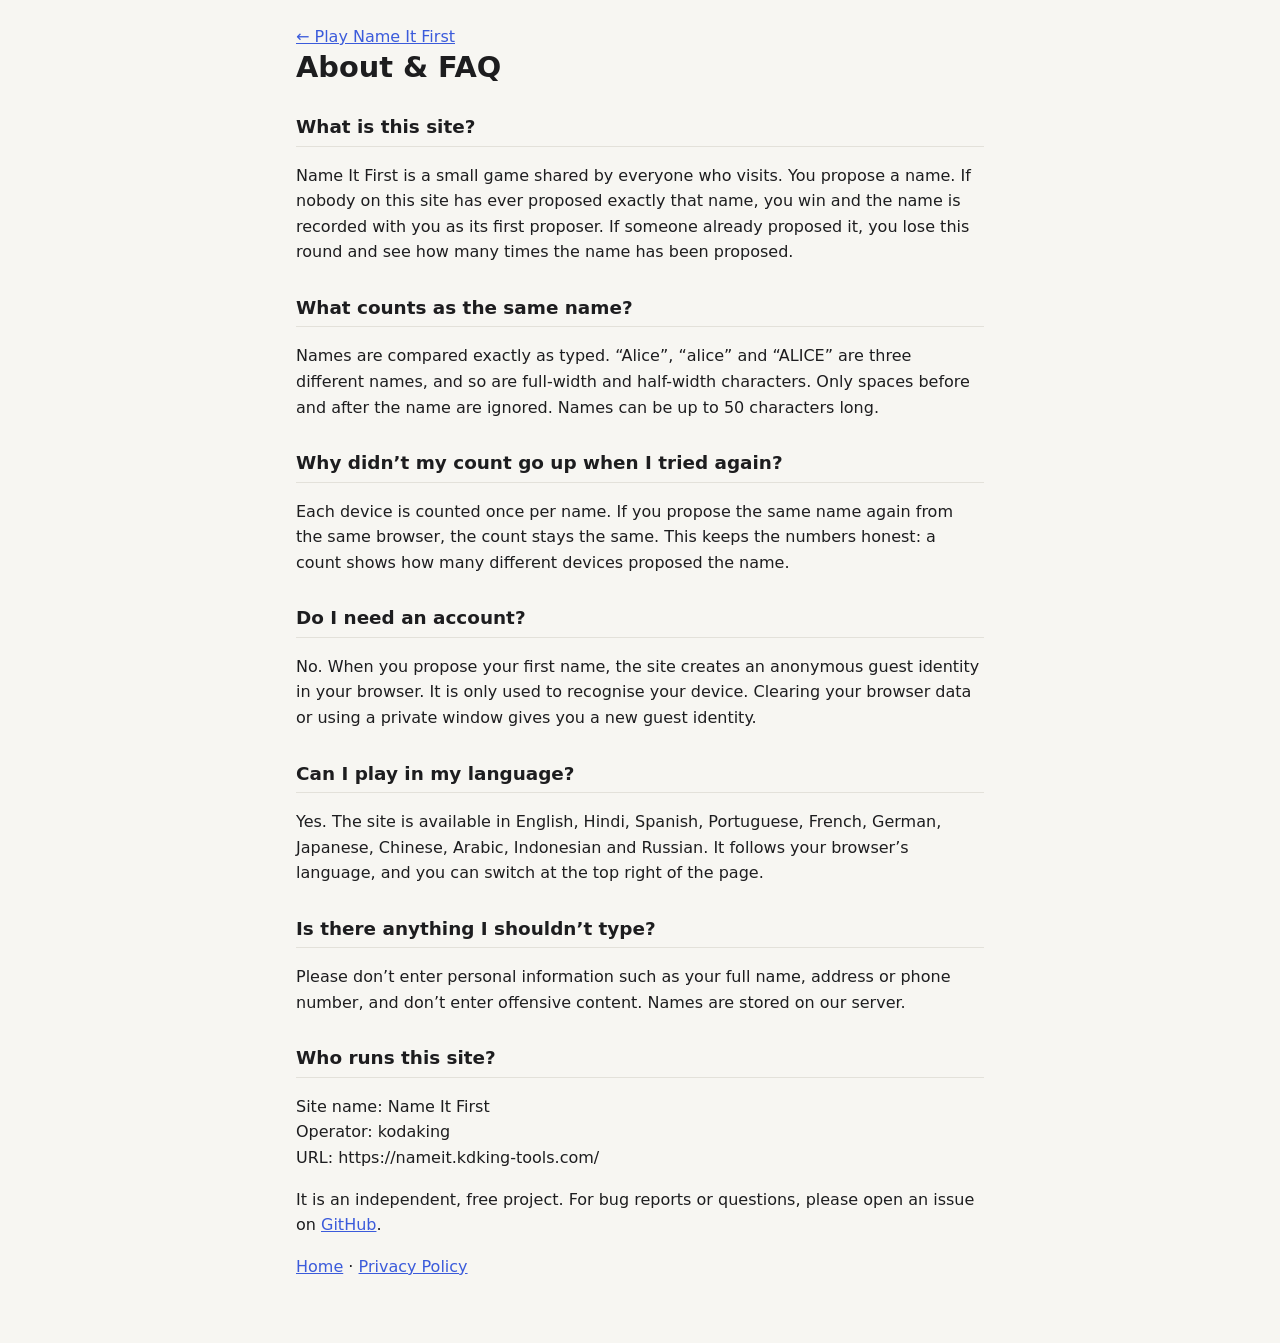
==== about.html @ 1f6af80a "Add Name It First site Static site for GitHub Pages backed by Supabase: propose a name, win if nobod" ====
<!doctype html>
<html lang="en">
<head>
  <meta charset="utf-8">
  <meta name="viewport" content="width=device-width, initial-scale=1">
  <title>About &amp; FAQ · Name It First</title>
  <meta name="description" content="How Name It First works, how names are counted, and who runs the site.">
  <link rel="canonical" href="https://nameit.kdking-tools.com/about.html">
  <link rel="icon" type="image/png" href="icon.png">
  <meta property="og:title" content="About &amp; FAQ · Name It First">
  <meta property="og:image" content="https://nameit.kdking-tools.com/og.png">
  <link rel="stylesheet" href="style.css">
</head>
<body>
  <main class="doc">
    <a href="./">← Play Name It First</a>
    <h1>About &amp; FAQ</h1>

    <h2>What is this site?</h2>
    <p>Name It First is a small game shared by everyone who visits. You propose a name. If nobody on this site has ever proposed exactly that name, you win and the name is recorded with you as its first proposer. If someone already proposed it, you lose this round and see how many times the name has been proposed.</p>

    <h2>What counts as the same name?</h2>
    <p>Names are compared exactly as typed. “Alice”, “alice” and “ALICE” are three different names, and so are full-width and half-width characters. Only spaces before and after the name are ignored. Names can be up to 50 characters long.</p>

    <h2>Why didn’t my count go up when I tried again?</h2>
    <p>Each device is counted once per name. If you propose the same name again from the same browser, the count stays the same. This keeps the numbers honest: a count shows how many different devices proposed the name.</p>

    <h2>Do I need an account?</h2>
    <p>No. When you propose your first name, the site creates an anonymous guest identity in your browser. It is only used to recognise your device. Clearing your browser data or using a private window gives you a new guest identity.</p>

    <h2>Can I play in my language?</h2>
    <p>Yes. The site is available in English, Hindi, Spanish, Portuguese, French, German, Japanese, Chinese, Arabic, Indonesian and Russian. It follows your browser’s language, and you can switch at the top right of the page.</p>

    <h2>Is there anything I shouldn’t type?</h2>
    <p>Please don’t enter personal information such as your full name, address or phone number, and don’t enter offensive content. Names are stored on our server.</p>

    <h2>Who runs this site?</h2>
    <p>Site name: Name It First<br>Operator: kodaking<br>URL: https://nameit.kdking-tools.com/</p>
    <p>It is an independent, free project. For bug reports or questions, please open an issue on <a href="https://github.com/kodaka-yutaro/name-claim/issues">GitHub</a>.</p>

    <p><a href="./">Home</a> · <a href="privacy.html">Privacy Policy</a></p>
  </main>
</body>
</html>
---- style.css ----
:root {
  --bg: #f7f6f2; --fg: #1d1d1f; --muted: #6b6b70; --card: #fff; --line: #e3e1da;
  --accent: #3b5bdb; --win: #e6f4ea; --win-fg: #1e6b35; --fail: #fdecea; --fail-fg: #a12a1f;
}
@media (prefers-color-scheme: dark) {
  :root {
    --bg: #141416; --fg: #f2f2f4; --muted: #9a9aa2; --card: #1e1e22; --line: #2e2e34;
    --accent: #7c95ff; --win: #15301e; --win-fg: #8fdca5; --fail: #3a1714; --fail-fg: #ff9f94;
    color-scheme: dark;
  }
}
* { box-sizing: border-box; }
body {
  margin: 0; min-height: 100vh; display: flex; flex-direction: column;
  background: var(--bg); color: var(--fg);
  font: 16px/1.6 system-ui, -apple-system, "Segoe UI", "Noto Sans", "Noto Sans Devanagari", "Noto Sans JP", sans-serif;
}
a { color: var(--accent); }
header { display: flex; justify-content: space-between; align-items: center; gap: 12px; padding: 16px; max-width: 720px; width: 100%; margin: 0 auto; }
.logo { font-weight: 700; letter-spacing: .02em; color: var(--fg); text-decoration: none; }
select { font: inherit; padding: 6px 8px; border-radius: 8px; border: 1px solid var(--line); background: var(--card); color: var(--fg); max-width: 50%; }
main { flex: 1; max-width: 720px; width: 100%; margin: 0 auto; padding: 32px 16px; }
h1 { font-size: clamp(1.8rem, 5vw, 2.6rem); line-height: 1.2; margin: 0 0 12px; text-wrap: balance; }
.tagline { color: var(--muted); margin: 0 0 28px; font-size: 1.1rem; }
form { display: flex; gap: 8px; flex-wrap: wrap; }
input {
  flex: 1 1 240px; min-width: 0; font: inherit; font-size: 1.2rem; padding: 14px 16px;
  border-radius: 12px; border: 1px solid var(--line); background: var(--card); color: var(--fg);
}
input:focus { outline: 2px solid var(--accent); outline-offset: 1px; }
button {
  font: inherit; font-size: 1.1rem; font-weight: 600; padding: 14px 24px; border: 0; border-radius: 12px;
  background: var(--accent); color: #fff; cursor: pointer;
}
button:disabled { opacity: .6; cursor: wait; }
#result { margin-top: 24px; padding: 20px; border-radius: 14px; animation: pop .25s ease-out; }
#result h2 { margin: 0 0 6px; font-size: 1.35rem; }
#result p { margin: 0; overflow-wrap: anywhere; }
#result.win { background: var(--win); color: var(--win-fg); }
#result.fail, #result.error { background: var(--fail); color: var(--fail-fg); }
.note { margin-top: 8px !important; font-size: .9rem; opacity: .85; }
.rule { color: var(--muted); font-size: .85rem; margin-top: 28px; }
.stats { color: var(--muted); font-size: .95rem; font-weight: 600; }
.ad { margin: 32px 0 0; min-height: 100px; }
footer { border-top: 1px solid var(--line); }
.explain { max-width: 720px; margin: 0 auto; padding: 24px 16px 40px; color: var(--muted); font-size: .95rem; }
.explain h2 { font-size: 1.05rem; color: var(--fg); margin: 16px 0 4px; }
.explain p { margin: 0 0 8px; }
.links { margin-top: 20px !important; }
@keyframes pop { from { transform: scale(.97); opacity: 0; } to { transform: none; opacity: 1; } }
/* About / privacy pages */
.doc { max-width: 720px; margin: 0 auto; padding: 24px 16px 48px; }
.doc h1 { font-size: 1.8rem; }
.doc h2 { font-size: 1.15rem; margin: 28px 0 6px; padding-bottom: 4px; border-bottom: 1px solid var(--line); }
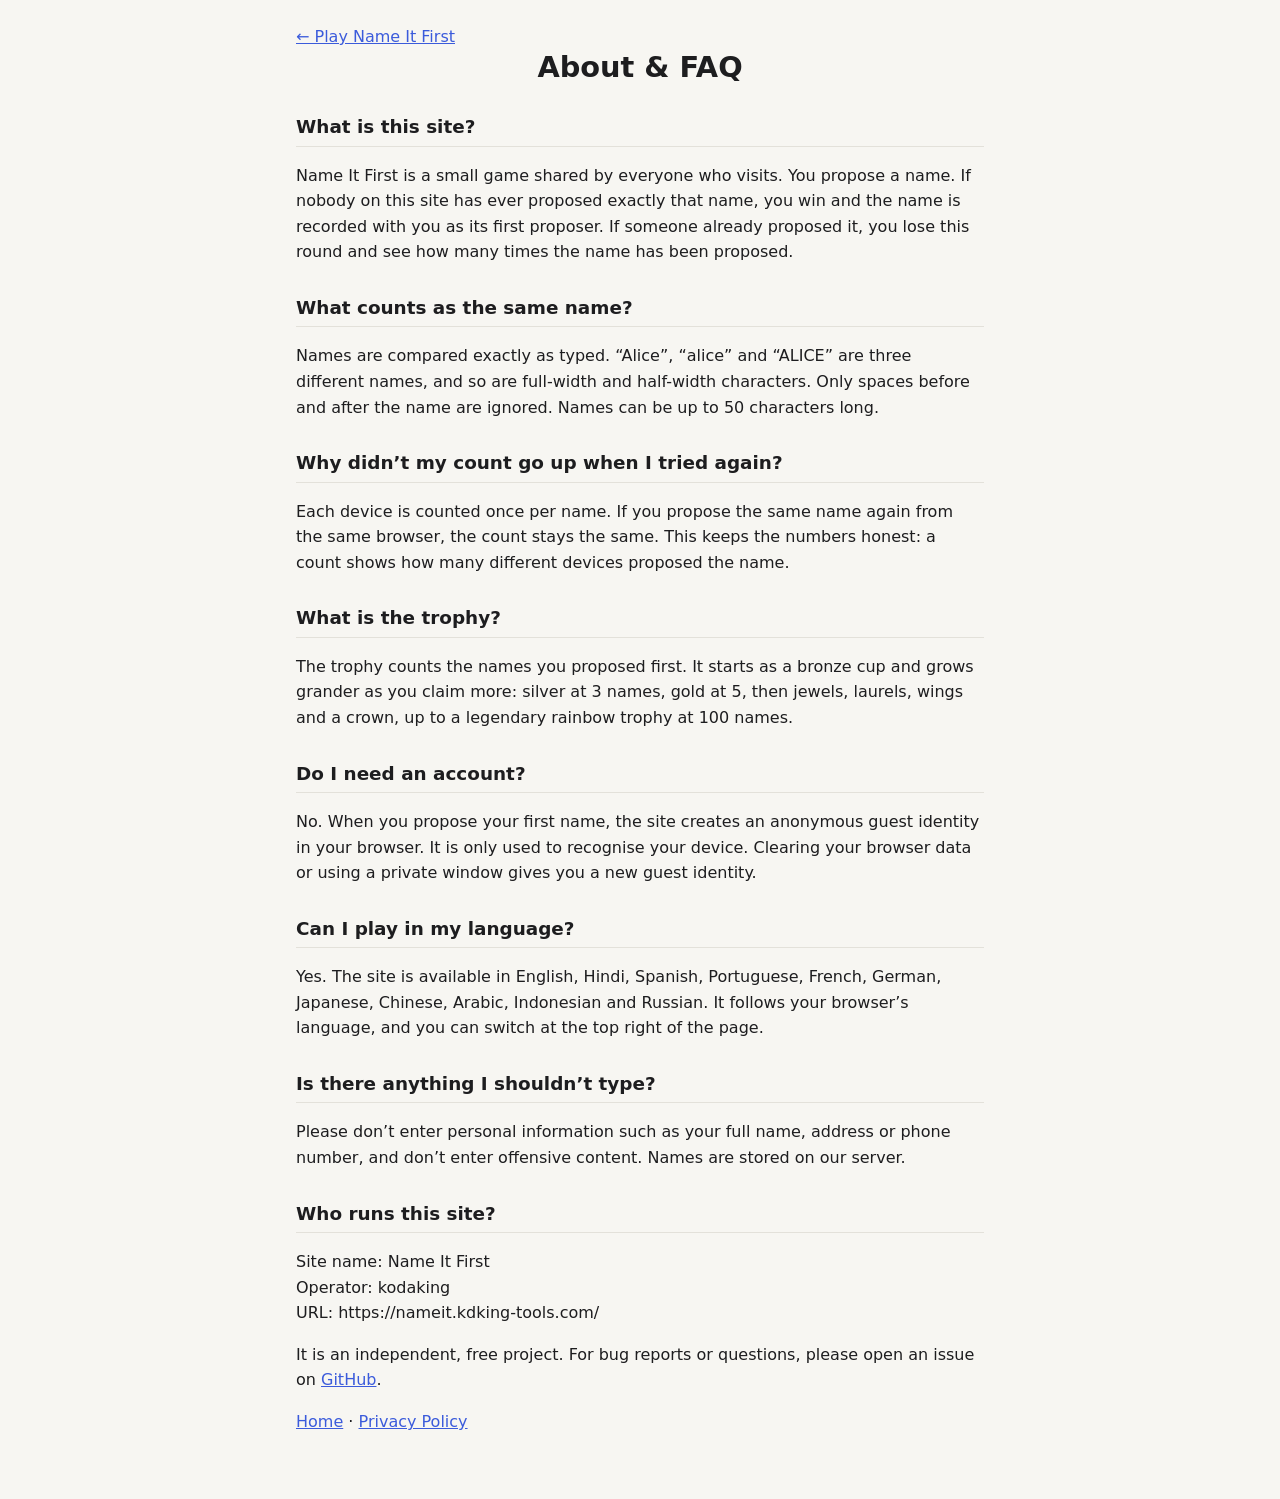
==== commit 90c1213b: "Add a trophy that grows with first-claimed names; move details behind "?" The page now shows a troph" ====
--- a/about.html
+++ b/about.html
@@ -25,6 +25,9 @@
     <h2>Why didn’t my count go up when I tried again?</h2>
     <p>Each device is counted once per name. If you propose the same name again from the same browser, the count stays the same. This keeps the numbers honest: a count shows how many different devices proposed the name.</p>
 
+    <h2>What is the trophy?</h2>
+    <p>The trophy counts the names you proposed first. It starts as a bronze cup and grows grander as you claim more: silver at 3 names, gold at 5, then jewels, laurels, wings and a crown, up to a legendary rainbow trophy at 100 names.</p>
+
     <h2>Do I need an account?</h2>
     <p>No. When you propose your first name, the site creates an anonymous guest identity in your browser. It is only used to recognise your device. Clearing your browser data or using a private window gives you a new guest identity.</p>
 
--- a/style.css
+++ b/style.css
@@ -19,9 +19,41 @@
 header { display: flex; justify-content: space-between; align-items: center; gap: 12px; padding: 16px; max-width: 720px; width: 100%; margin: 0 auto; }
 .logo { font-weight: 700; letter-spacing: .02em; color: var(--fg); text-decoration: none; }
 select { font: inherit; padding: 6px 8px; border-radius: 8px; border: 1px solid var(--line); background: var(--card); color: var(--fg); max-width: 50%; }
-main { flex: 1; max-width: 720px; width: 100%; margin: 0 auto; padding: 32px 16px; }
-h1 { font-size: clamp(1.8rem, 5vw, 2.6rem); line-height: 1.2; margin: 0 0 12px; text-wrap: balance; }
-.tagline { color: var(--muted); margin: 0 0 28px; font-size: 1.1rem; }
+main { flex: 1; max-width: 560px; width: 100%; margin: 0 auto; padding: 8px 16px 40px; }
+.tools { display: flex; gap: 8px; align-items: center; }
+.icon-btn {
+  width: 36px; height: 36px; padding: 0; border-radius: 50%; font-size: 1.1rem; font-weight: 700;
+  background: var(--card); color: var(--fg); border: 1px solid var(--line);
+}
+/* Trophy */
+.trophy { text-align: center; margin: 0 auto 20px; }
+.trophy-art { width: 170px; height: 170px; margin: 0 auto; }
+.trophy-art svg { width: 100%; height: 100%; overflow: visible; }
+.trophy-name { margin: 2px 0 0; font-weight: 700; font-size: 1.15rem; }
+.trophy-wins { margin: 0; color: var(--muted); font-size: .95rem; }
+.bar { width: 180px; height: 8px; margin: 10px auto 4px; border-radius: 99px; background: var(--line); overflow: hidden; }
+.bar > div { height: 100%; width: 0; border-radius: 99px; background: linear-gradient(90deg, #f59f00, #ffd43b); transition: width .6s ease; }
+.trophy-next { margin: 0; color: var(--muted); font-size: .85rem; }
+.trophy.tier-0 .trophy-name { color: var(--muted); font-weight: 600; }
+.levelup-anim .trophy-art { animation: levelup 1s cubic-bezier(.2, 1.6, .4, 1); }
+@keyframes levelup { 0% { transform: scale(.4) rotate(-12deg); opacity: 0; } 60% { transform: scale(1.15) rotate(4deg); opacity: 1; } 100% { transform: none; } }
+.tr-rays { transform-origin: 100px 85px; animation: spin 18s linear infinite; }
+.tr-spark { transform-box: fill-box; transform-origin: center; animation: twinkle 1.8s ease-in-out infinite; }
+@keyframes spin { to { transform: rotate(360deg); } }
+@keyframes twinkle { 0%, 100% { opacity: .2; transform: scale(.5); } 50% { opacity: 1; transform: scale(1); } }
+.levelup { margin: 0 0 6px !important; font-weight: 800; font-size: 1.05rem; }
+/* Help */
+dialog {
+  max-width: min(520px, calc(100vw - 32px)); border: 0; border-radius: 16px; padding: 20px 22px;
+  background: var(--card); color: var(--fg); box-shadow: 0 20px 60px rgba(0,0,0,.25);
+}
+dialog::backdrop { background: rgba(0,0,0,.45); }
+dialog h2 { margin: 0 0 10px; font-size: 1.25rem; }
+dialog p { margin: 0 0 10px; line-height: 1.6; }
+dialog form { text-align: end; margin-top: 8px; }
+dialog form button { padding: 10px 20px; font-size: 1rem; }
+@media (prefers-reduced-motion: reduce) { .tr-rays, .tr-spark, .levelup-anim .trophy-art { animation: none; } }
+h1 { font-size: clamp(1.6rem, 5vw, 2.3rem); line-height: 1.2; margin: 0 0 20px; text-align: center; text-wrap: balance; }
 form { display: flex; gap: 8px; flex-wrap: wrap; }
 input {
   flex: 1 1 240px; min-width: 0; font: inherit; font-size: 1.2rem; padding: 14px 16px;
@@ -39,14 +71,9 @@
 #result.win { background: var(--win); color: var(--win-fg); }
 #result.fail, #result.error { background: var(--fail); color: var(--fail-fg); }
 .note { margin-top: 8px !important; font-size: .9rem; opacity: .85; }
-.rule { color: var(--muted); font-size: .85rem; margin-top: 28px; }
-.stats { color: var(--muted); font-size: .95rem; font-weight: 600; }
+.stats { color: var(--muted); font-size: .9rem; font-weight: 600; }
 .ad { margin: 32px 0 0; min-height: 100px; }
-footer { border-top: 1px solid var(--line); }
-.explain { max-width: 720px; margin: 0 auto; padding: 24px 16px 40px; color: var(--muted); font-size: .95rem; }
-.explain h2 { font-size: 1.05rem; color: var(--fg); margin: 16px 0 4px; }
-.explain p { margin: 0 0 8px; }
-.links { margin-top: 20px !important; }
+.links { margin-top: 14px !important; font-size: .9rem; }
 @keyframes pop { from { transform: scale(.97); opacity: 0; } to { transform: none; opacity: 1; } }
 /* About / privacy pages */
 .doc { max-width: 720px; margin: 0 auto; padding: 24px 16px 48px; }
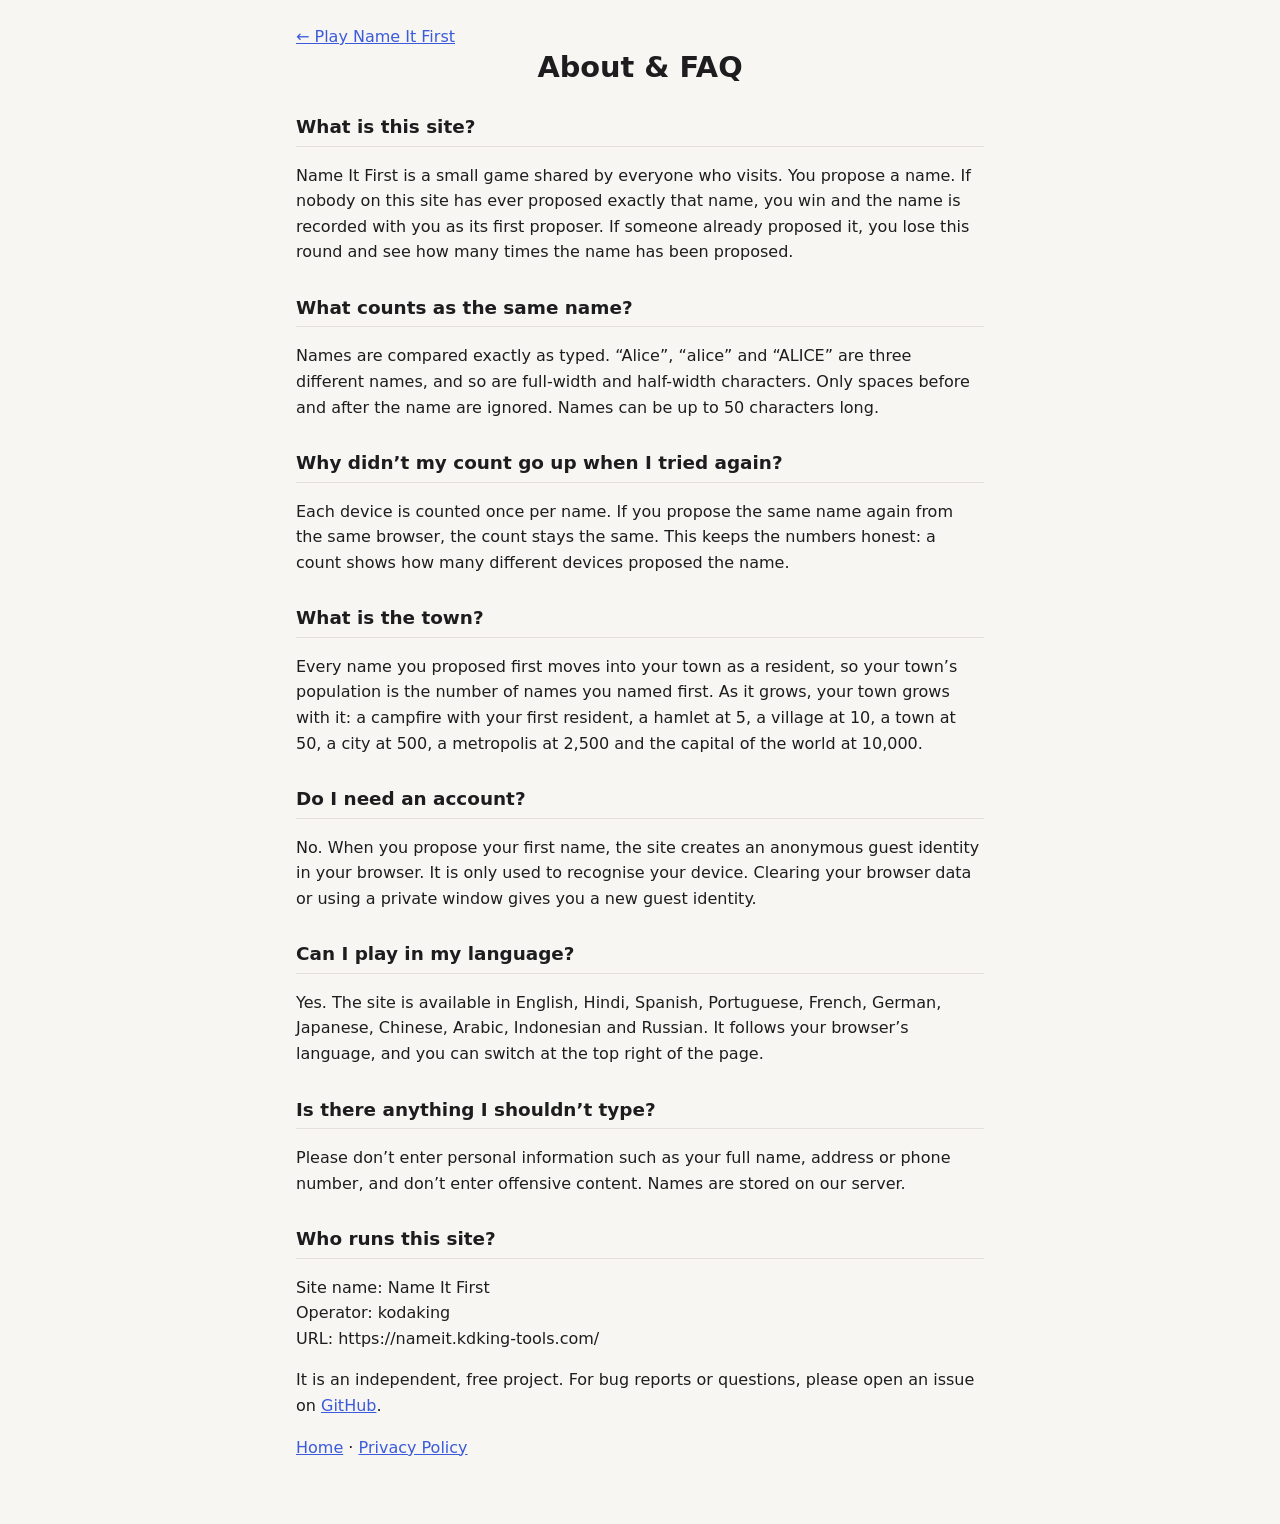
==== commit 1ed9e841: "Replace the trophy with a town that grows to 10,000 residents Every name a device proposes first mov" ====
--- a/about.html
+++ b/about.html
@@ -25,8 +25,8 @@
     <h2>Why didn’t my count go up when I tried again?</h2>
     <p>Each device is counted once per name. If you propose the same name again from the same browser, the count stays the same. This keeps the numbers honest: a count shows how many different devices proposed the name.</p>
 
-    <h2>What is the trophy?</h2>
-    <p>The trophy counts the names you proposed first. It starts as a bronze cup and grows grander as you claim more: silver at 3 names, gold at 5, then jewels, laurels, wings and a crown, up to a legendary rainbow trophy at 100 names.</p>
+    <h2>What is the town?</h2>
+    <p>Every name you proposed first moves into your town as a resident, so your town’s population is the number of names you named first. As it grows, your town grows with it: a campfire with your first resident, a hamlet at 5, a village at 10, a town at 50, a city at 500, a metropolis at 2,500 and the capital of the world at 10,000.</p>
 
     <h2>Do I need an account?</h2>
     <p>No. When you propose your first name, the site creates an anonymous guest identity in your browser. It is only used to recognise your device. Clearing your browser data or using a private window gives you a new guest identity.</p>
--- a/style.css
+++ b/style.css
@@ -25,22 +25,32 @@
   width: 36px; height: 36px; padding: 0; border-radius: 50%; font-size: 1.1rem; font-weight: 700;
   background: var(--card); color: var(--fg); border: 1px solid var(--line);
 }
-/* Trophy */
-.trophy { text-align: center; margin: 0 auto 20px; }
-.trophy-art { width: 170px; height: 170px; margin: 0 auto; }
-.trophy-art svg { width: 100%; height: 100%; overflow: visible; }
-.trophy-name { margin: 2px 0 0; font-weight: 700; font-size: 1.15rem; }
-.trophy-wins { margin: 0; color: var(--muted); font-size: .95rem; }
-.bar { width: 180px; height: 8px; margin: 10px auto 4px; border-radius: 99px; background: var(--line); overflow: hidden; }
-.bar > div { height: 100%; width: 0; border-radius: 99px; background: linear-gradient(90deg, #f59f00, #ffd43b); transition: width .6s ease; }
-.trophy-next { margin: 0; color: var(--muted); font-size: .85rem; }
-.trophy.tier-0 .trophy-name { color: var(--muted); font-weight: 600; }
-.levelup-anim .trophy-art { animation: levelup 1s cubic-bezier(.2, 1.6, .4, 1); }
-@keyframes levelup { 0% { transform: scale(.4) rotate(-12deg); opacity: 0; } 60% { transform: scale(1.15) rotate(4deg); opacity: 1; } 100% { transform: none; } }
-.tr-rays { transform-origin: 100px 85px; animation: spin 18s linear infinite; }
-.tr-spark { transform-box: fill-box; transform-origin: center; animation: twinkle 1.8s ease-in-out infinite; }
-@keyframes spin { to { transform: rotate(360deg); } }
-@keyframes twinkle { 0%, 100% { opacity: .2; transform: scale(.5); } 50% { opacity: 1; transform: scale(1); } }
+/* Town */
+.town { text-align: center; margin: 0 auto 20px; }
+.town-art { width: 100%; aspect-ratio: 360 / 200; border-radius: 16px; overflow: hidden; box-shadow: 0 2px 10px rgba(0,0,0,.08); }
+.town-art svg { width: 100%; height: 100%; display: block; }
+.town-line { margin: 10px 0 0; font-size: 1.05rem; }
+.town-line strong { font-size: 1.15rem; }
+.bar { width: 200px; height: 8px; margin: 8px auto 4px; border-radius: 99px; background: var(--line); overflow: hidden; }
+.bar > div { height: 100%; width: 0; border-radius: 99px; background: linear-gradient(90deg, #40c057, #94d82d); transition: width .6s ease; }
+.town-next { margin: 0; color: var(--muted); font-size: .85rem; }
+.grow-anim .town-art { animation: grow .9s cubic-bezier(.2, 1.4, .4, 1); }
+@keyframes grow { 0% { transform: scale(.92); filter: brightness(1.6); } 100% { transform: none; filter: none; } }
+.tw-walk { animation: walk linear infinite; }
+.tw-walk-rev { animation: walk-rev linear infinite; }
+.tw-drive { animation: walk linear infinite; }
+.tw-drive-rev { animation: walk-rev linear infinite; }
+@keyframes walk { from { transform: translateX(-20px); } to { transform: translateX(380px); } }
+@keyframes walk-rev { from { transform: translateX(380px) scaleX(-1); } to { transform: translateX(-20px) scaleX(-1); } }
+.tw-cloud { animation: cloud 70s linear infinite; }
+@keyframes cloud { from { transform: translateX(-120px); } to { transform: translateX(380px); } }
+.tw-blink { animation: blink 1.6s steps(2) infinite; }
+@keyframes blink { 50% { opacity: .15; } }
+.tw-fire { animation: blink .5s ease-in-out infinite alternate; }
+.tw-beam { animation: beam 6s ease-in-out infinite alternate; }
+@keyframes beam { from { transform: rotate(-25deg); } to { transform: rotate(25deg); } }
+.tw-firework { opacity: 0; animation: firework 3s ease-out infinite; }
+@keyframes firework { 0% { opacity: 0; transform: scale(.2); } 15% { opacity: 1; } 60% { opacity: 1; transform: scale(1); } 100% { opacity: 0; transform: scale(1.15); } }
 .levelup { margin: 0 0 6px !important; font-weight: 800; font-size: 1.05rem; }
 /* Help */
 dialog {
@@ -52,7 +62,7 @@
 dialog p { margin: 0 0 10px; line-height: 1.6; }
 dialog form { text-align: end; margin-top: 8px; }
 dialog form button { padding: 10px 20px; font-size: 1rem; }
-@media (prefers-reduced-motion: reduce) { .tr-rays, .tr-spark, .levelup-anim .trophy-art { animation: none; } }
+@media (prefers-reduced-motion: reduce) { .town-art * , .grow-anim .town-art { animation: none !important; } }
 h1 { font-size: clamp(1.6rem, 5vw, 2.3rem); line-height: 1.2; margin: 0 0 20px; text-align: center; text-wrap: balance; }
 form { display: flex; gap: 8px; flex-wrap: wrap; }
 input {
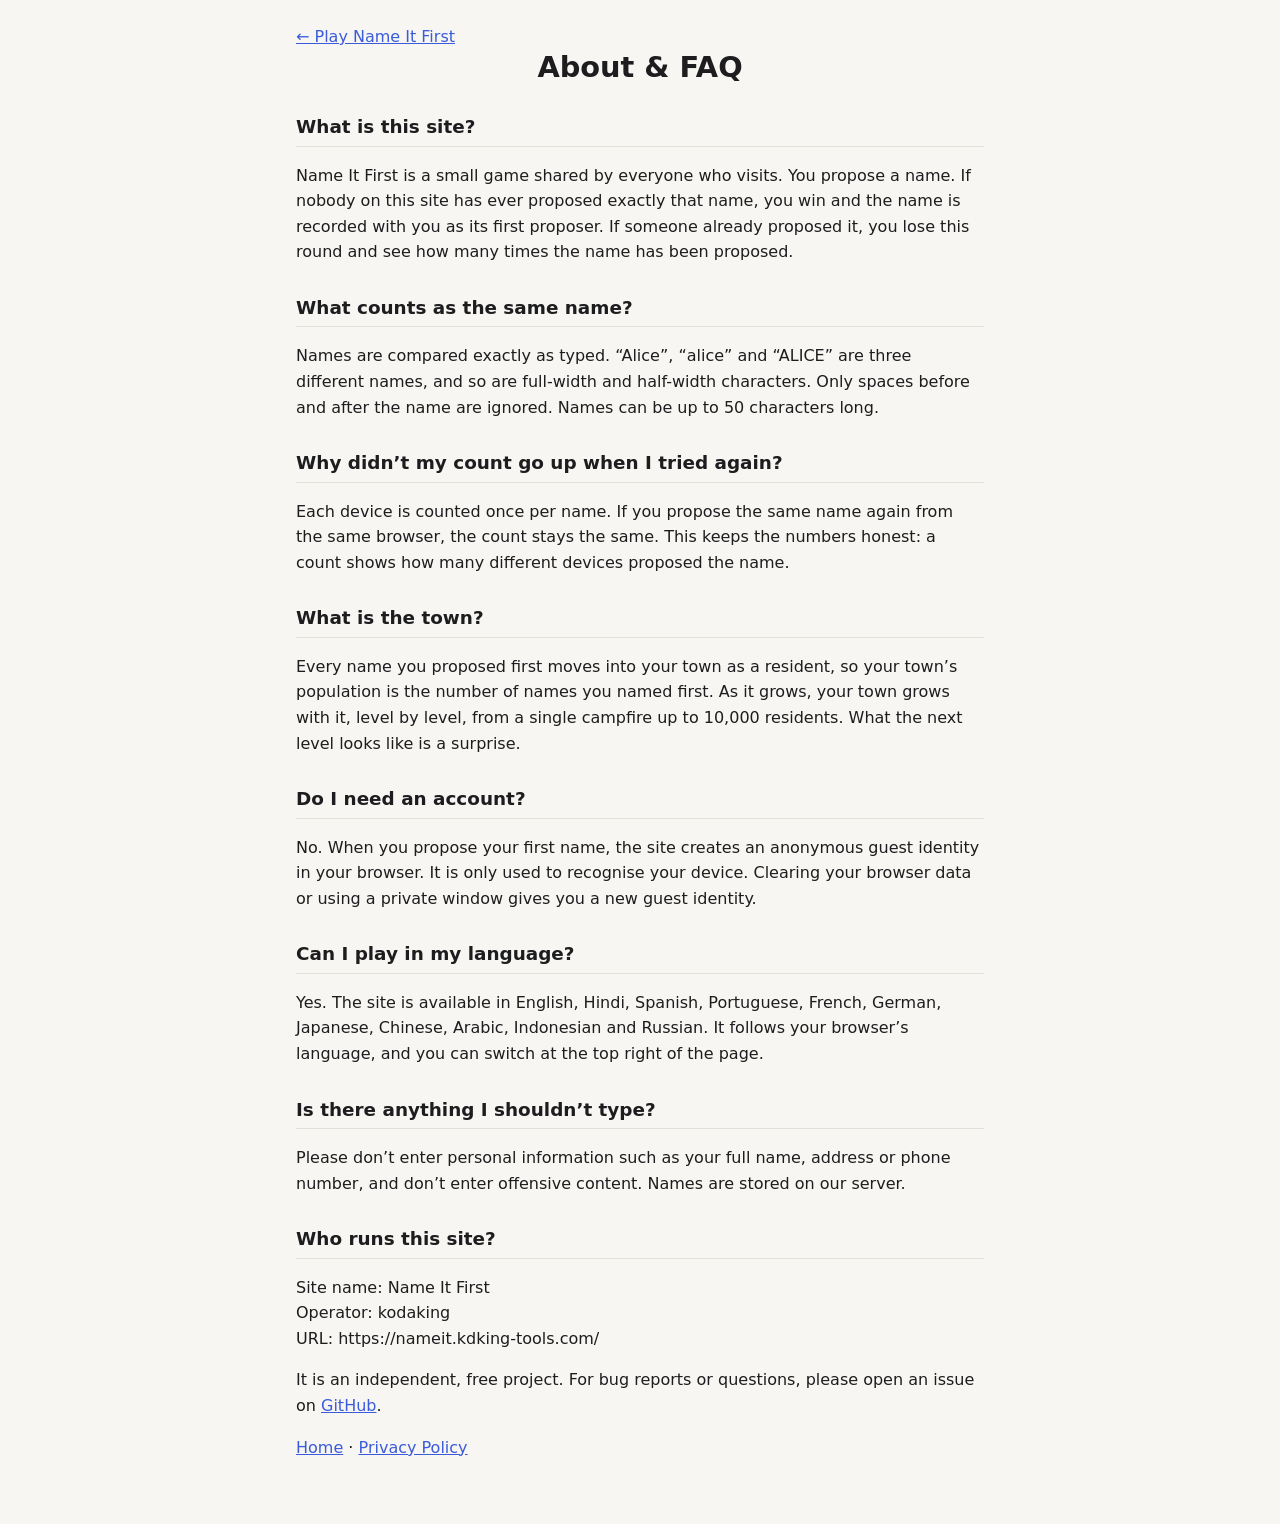
==== commit 922d0a70: "Keep the next town level a surprise Show "N more residents to the next level!" instead of naming the" ====
--- a/about.html
+++ b/about.html
@@ -26,7 +26,7 @@
     <p>Each device is counted once per name. If you propose the same name again from the same browser, the count stays the same. This keeps the numbers honest: a count shows how many different devices proposed the name.</p>
 
     <h2>What is the town?</h2>
-    <p>Every name you proposed first moves into your town as a resident, so your town’s population is the number of names you named first. As it grows, your town grows with it: a campfire with your first resident, a hamlet at 5, a village at 10, a town at 50, a city at 500, a metropolis at 2,500 and the capital of the world at 10,000.</p>
+    <p>Every name you proposed first moves into your town as a resident, so your town’s population is the number of names you named first. As it grows, your town grows with it, level by level, from a single campfire up to 10,000 residents. What the next level looks like is a surprise.</p>
 
     <h2>Do I need an account?</h2>
     <p>No. When you propose your first name, the site creates an anonymous guest identity in your browser. It is only used to recognise your device. Clearing your browser data or using a private window gives you a new guest identity.</p>
